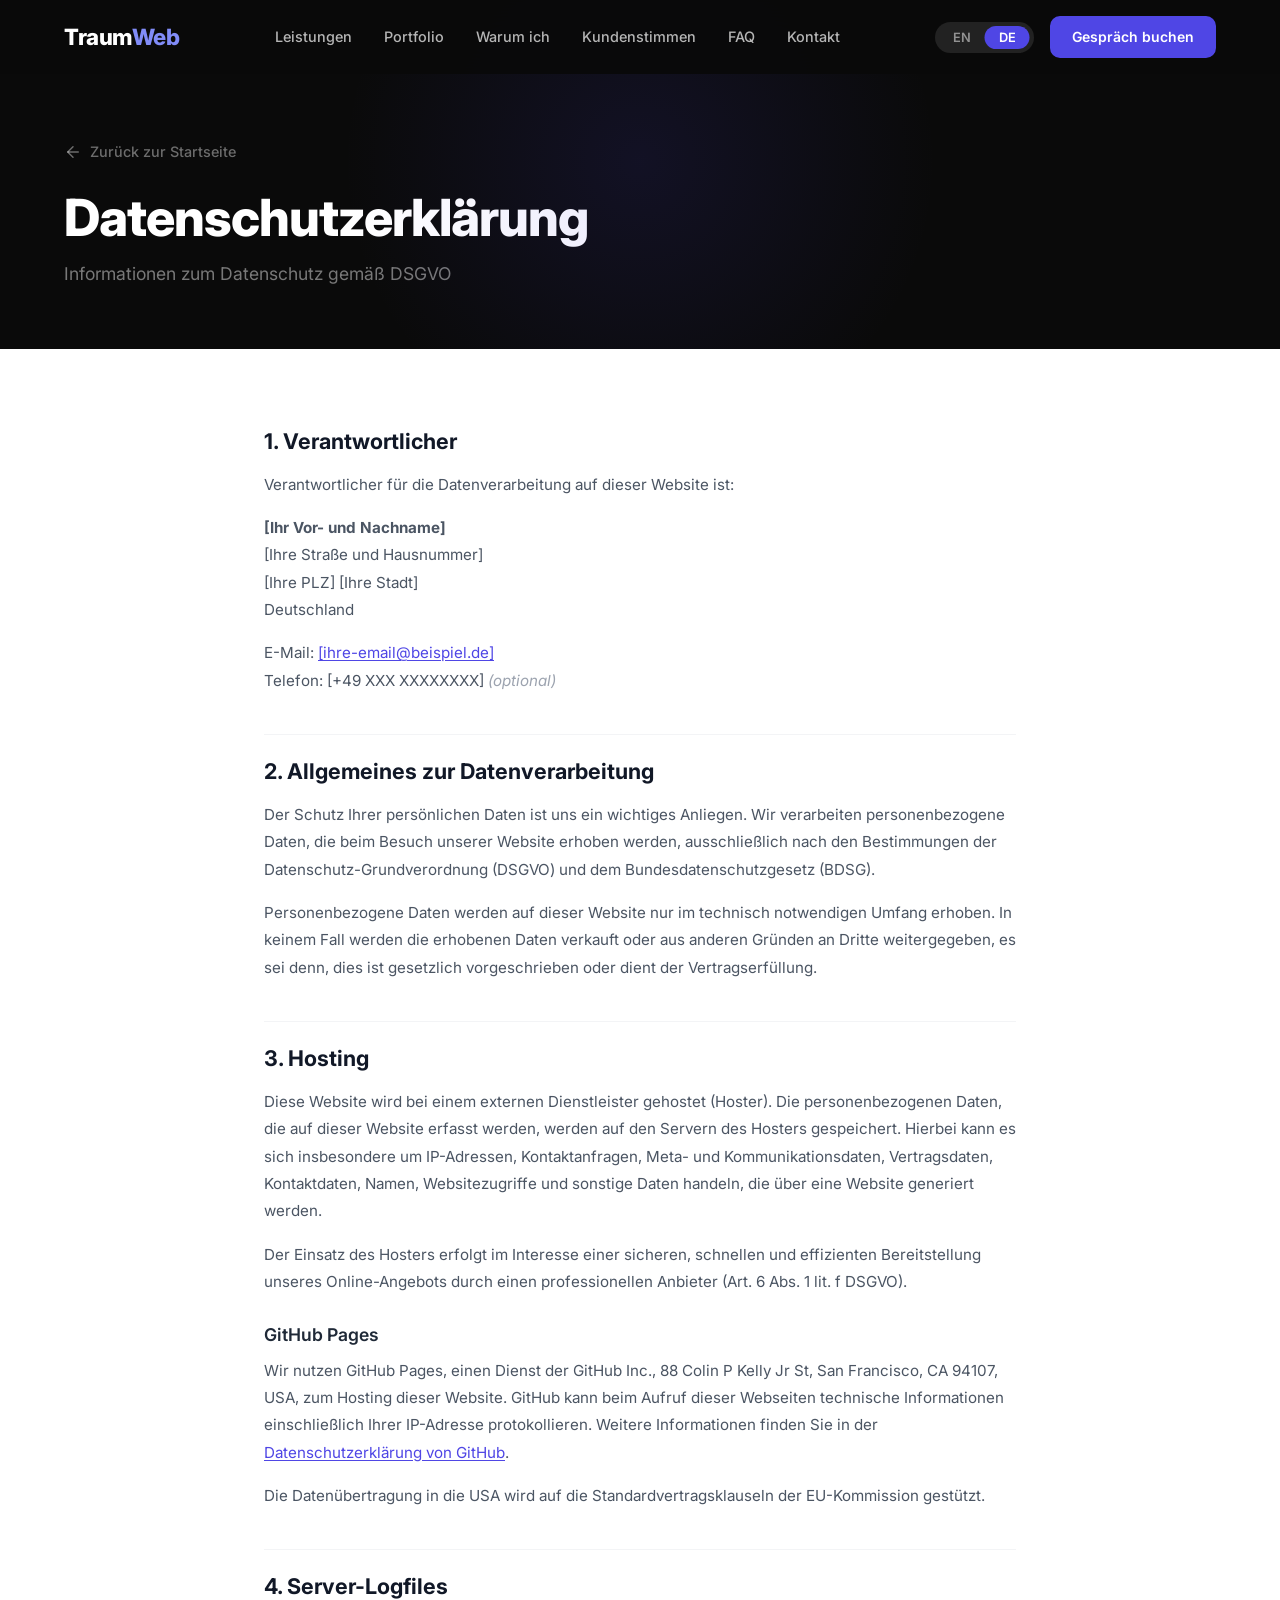
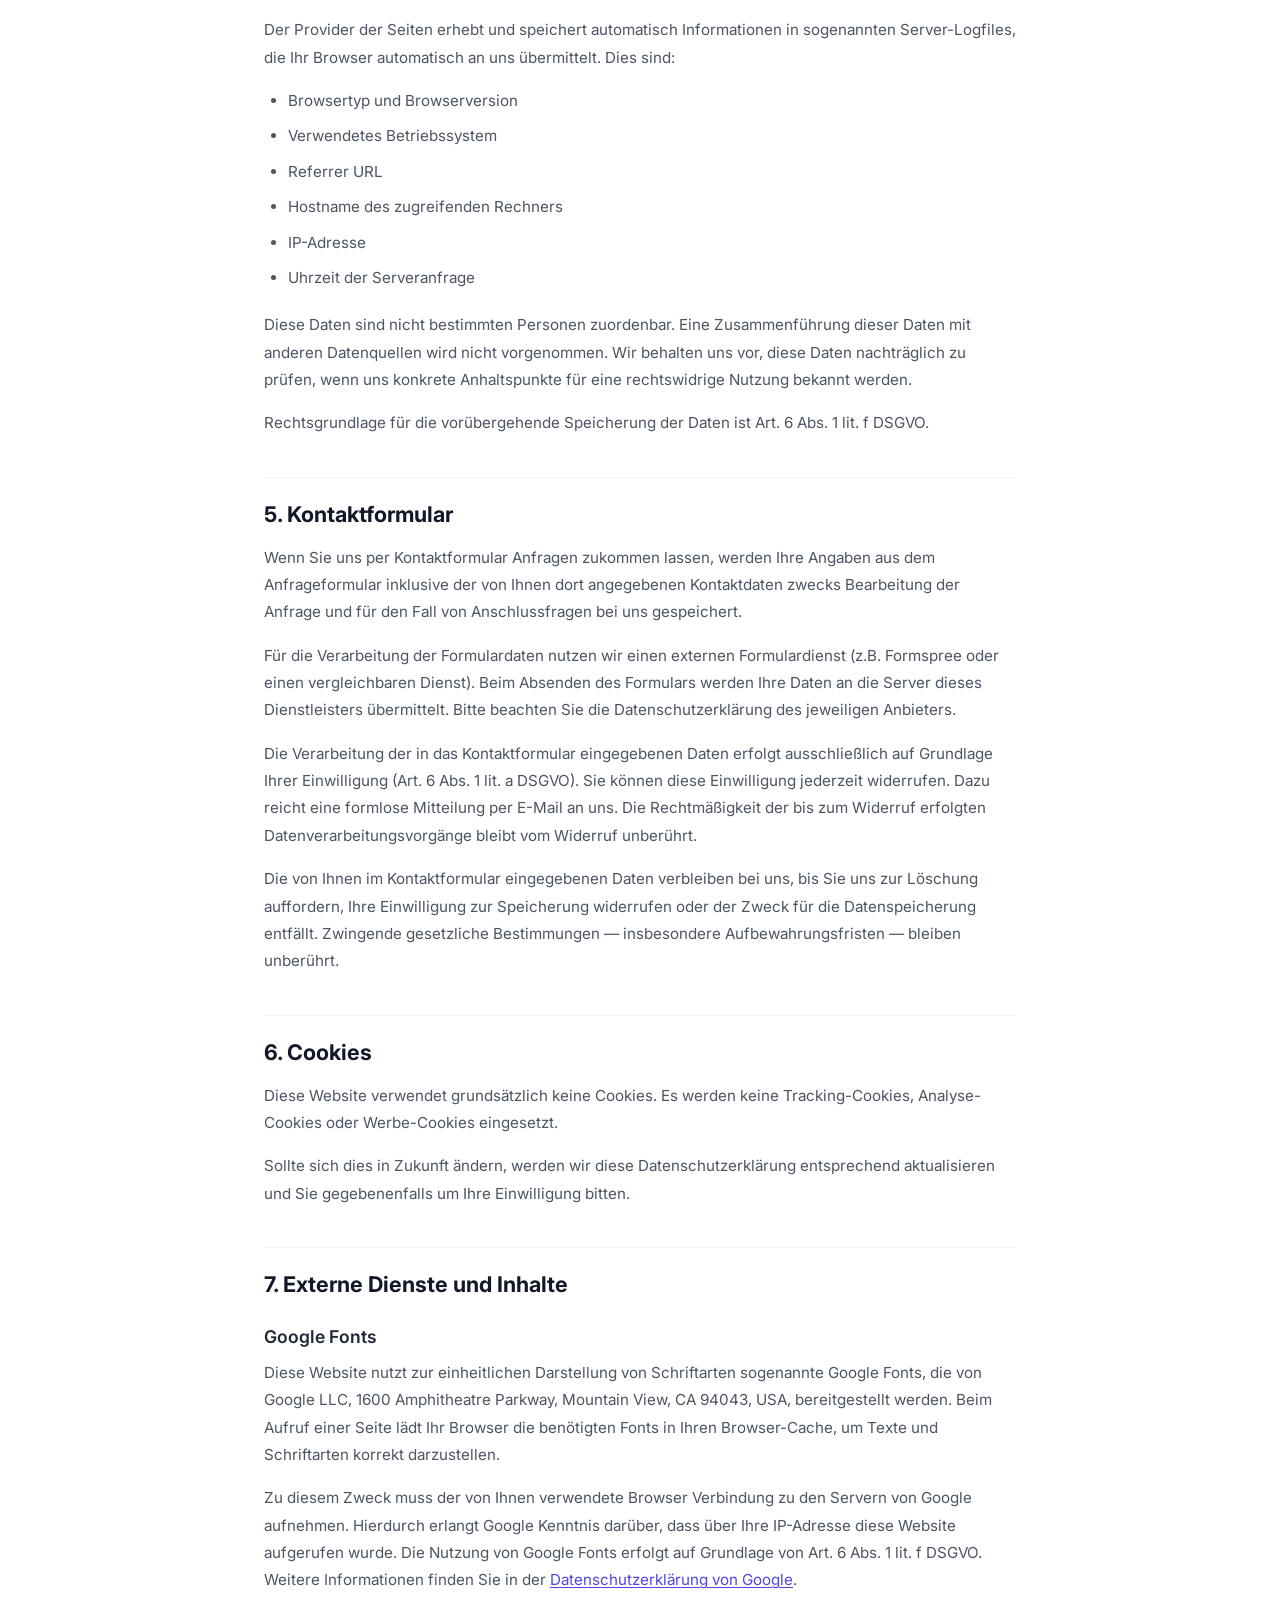
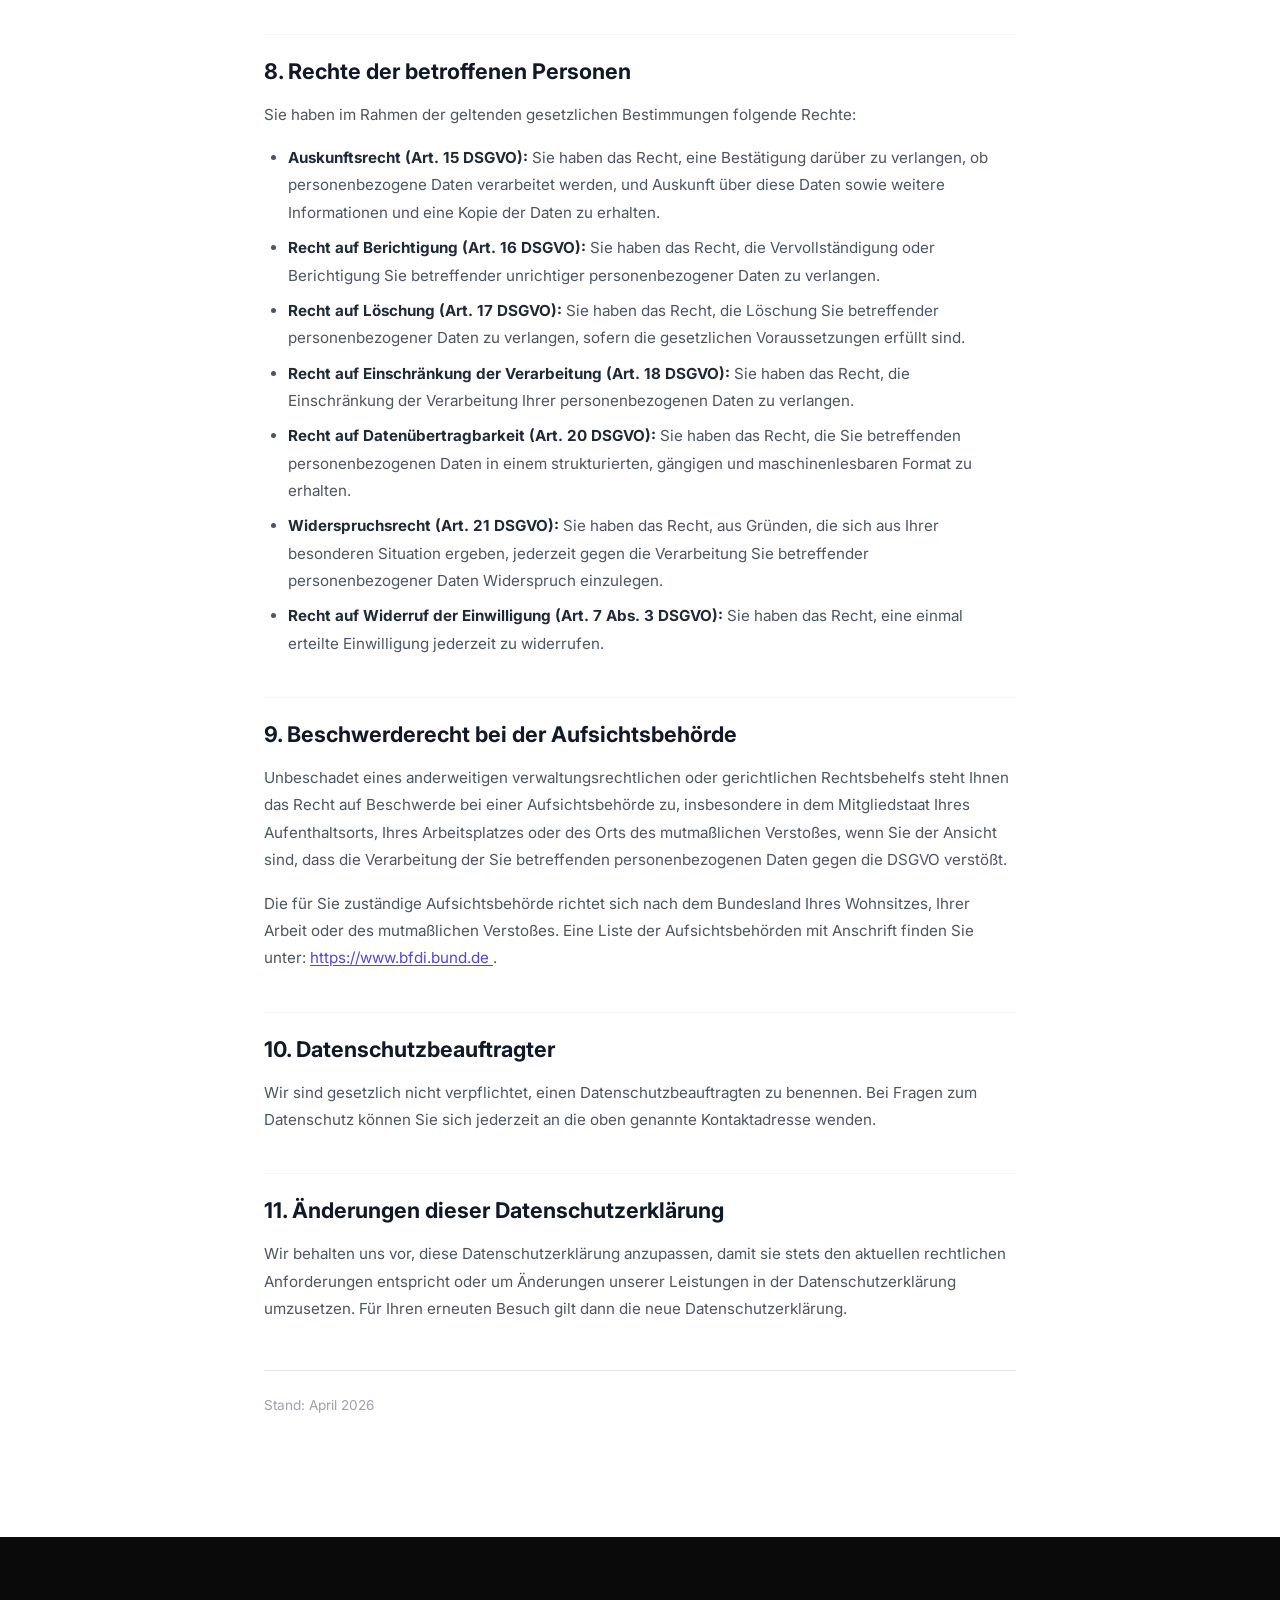
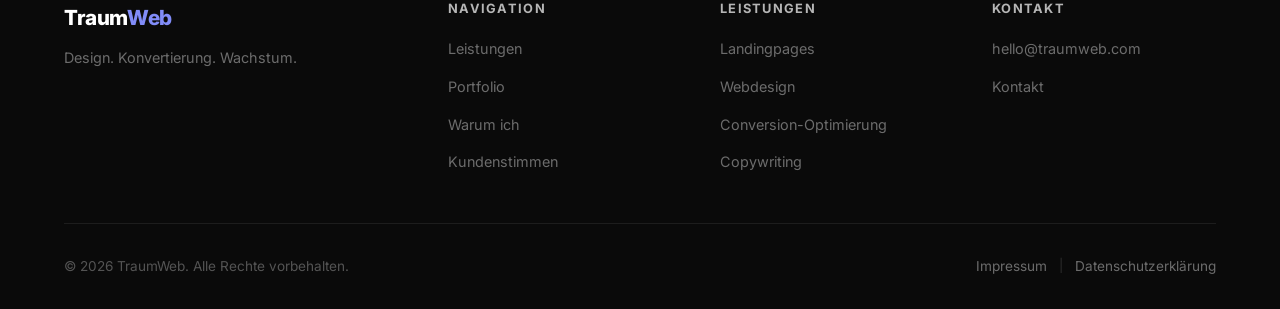
==== datenschutz.html @ 93bdd345 "Add files via upload" ====
<!DOCTYPE html>
<html lang="de">
<head>
  <meta charset="UTF-8">
  <meta name="viewport" content="width=device-width, initial-scale=1.0">
  <title>Datenschutzerklärung — TraumWeb</title>
  <meta name="description" content="Datenschutzerklärung von TraumWeb — Informationen zum Datenschutz gemäß DSGVO.">
  <meta name="robots" content="noindex, follow">
  <link rel="icon" href="data:image/svg+xml,<svg xmlns='http://www.w3.org/2000/svg' viewBox='0 0 100 100'><text y='.9em' font-size='90'>◆</text></svg>">
  <link rel="preconnect" href="https://fonts.googleapis.com">
  <link rel="preconnect" href="https://fonts.gstatic.com" crossorigin>
  <link href="https://fonts.googleapis.com/css2?family=Inter:wght@400;500;600;700;800&display=swap" rel="stylesheet">
  <link rel="stylesheet" href="style.css">
</head>
<body class="legal-page">

  <!-- Navigation -->
  <nav class="nav scrolled" id="nav">
    <div class="container nav__inner">
      <a href="index.html" class="nav__logo">Traum<span>Web</span></a>
      <ul class="nav__links" id="navLinks">
        <li><a href="index.html#services" data-i18n="nav.services">Leistungen</a></li>
        <li><a href="index.html#portfolio" data-i18n="nav.portfolio">Portfolio</a></li>
        <li><a href="index.html#why" data-i18n="nav.why">Warum ich</a></li>
        <li><a href="index.html#testimonials" data-i18n="nav.testimonials">Kundenstimmen</a></li>
        <li><a href="index.html#faq" data-i18n="nav.faq">FAQ</a></li>
        <li><a href="index.html#contact" data-i18n="nav.contact">Kontakt</a></li>
      </ul>
      <div class="nav__right">
        <button class="lang-toggle" id="langToggle" aria-label="Sprache wechseln">
          <span class="lang-toggle__option" data-lang="en">EN</span>
          <span class="lang-toggle__option active" data-lang="de">DE</span>
          <span class="lang-toggle__slider"></span>
        </button>
        <a href="index.html#contact" class="btn btn--small btn--primary nav__cta" data-i18n="nav.cta">Gespräch buchen</a>
        <button class="nav__hamburger" id="hamburger" aria-label="Menü öffnen">
          <span></span><span></span><span></span>
        </button>
      </div>
    </div>
  </nav>

  <main>

    <!-- Legal Header -->
    <section class="legal-header">
      <div class="container">
        <a href="index.html" class="legal-header__back" data-i18n="legal.back">
          <svg viewBox="0 0 24 24" fill="none" stroke="currentColor" stroke-width="2" stroke-linecap="round" stroke-linejoin="round"><line x1="19" y1="12" x2="5" y2="12"/><polyline points="12 19 5 12 12 5"/></svg>
          Zurück zur Startseite
        </a>
        <h1 class="legal-header__title" data-i18n="privacy.title">Datenschutzerklärung</h1>
        <p class="legal-header__sub" data-i18n="privacy.sub">Informationen zum Datenschutz gemäß DSGVO</p>
      </div>
    </section>

    <!-- Legal Content -->
    <section class="legal-body">
      <div class="container container--narrow">

        <!-- GERMAN VERSION -->
        <div class="legal-content" data-lang="de">

          <h2>1. Verantwortlicher</h2>
          <p>
            Verantwortlicher für die Datenverarbeitung auf dieser Website ist:
          </p>
          <p>
            <strong>[Ihr Vor- und Nachname]</strong><br>
            [Ihre Straße und Hausnummer]<br>
            [Ihre PLZ] [Ihre Stadt]<br>
            Deutschland
          </p>
          <p>
            E-Mail: <a href="mailto:[ihre-email@beispiel.de]">[ihre-email@beispiel.de]</a><br>
            Telefon: [+49 XXX XXXXXXXX] <em>(optional)</em>
          </p>

          <h2>2. Allgemeines zur Datenverarbeitung</h2>
          <p>
            Der Schutz Ihrer persönlichen Daten ist uns ein wichtiges Anliegen. Wir verarbeiten
            personenbezogene Daten, die beim Besuch unserer Website erhoben werden, ausschließlich
            nach den Bestimmungen der Datenschutz-Grundverordnung (DSGVO) und dem Bundesdatenschutzgesetz (BDSG).
          </p>
          <p>
            Personenbezogene Daten werden auf dieser Website nur im technisch notwendigen Umfang erhoben.
            In keinem Fall werden die erhobenen Daten verkauft oder aus anderen Gründen an Dritte weitergegeben,
            es sei denn, dies ist gesetzlich vorgeschrieben oder dient der Vertragserfüllung.
          </p>

          <h2>3. Hosting</h2>
          <p>
            Diese Website wird bei einem externen Dienstleister gehostet (Hoster). Die personenbezogenen Daten,
            die auf dieser Website erfasst werden, werden auf den Servern des Hosters gespeichert. Hierbei kann
            es sich insbesondere um IP-Adressen, Kontaktanfragen, Meta- und Kommunikationsdaten, Vertragsdaten,
            Kontaktdaten, Namen, Websitezugriffe und sonstige Daten handeln, die über eine Website generiert werden.
          </p>
          <p>
            Der Einsatz des Hosters erfolgt im Interesse einer sicheren, schnellen und effizienten Bereitstellung
            unseres Online-Angebots durch einen professionellen Anbieter (Art. 6 Abs. 1 lit. f DSGVO).
          </p>
          <h3>GitHub Pages</h3>
          <p>
            Wir nutzen GitHub Pages, einen Dienst der GitHub Inc., 88 Colin P Kelly Jr St, San Francisco, CA 94107,
            USA, zum Hosting dieser Website. GitHub kann beim Aufruf dieser Webseiten technische Informationen
            einschließlich Ihrer IP-Adresse protokollieren. Weitere Informationen finden Sie in der
            <a href="https://docs.github.com/en/site-policy/privacy-policies/github-general-privacy-statement" target="_blank" rel="noopener noreferrer">Datenschutzerklärung von GitHub</a>.
          </p>
          <p>
            Die Datenübertragung in die USA wird auf die Standardvertragsklauseln der EU-Kommission gestützt.
          </p>

          <h2>4. Server-Logfiles</h2>
          <p>
            Der Provider der Seiten erhebt und speichert automatisch Informationen in sogenannten
            Server-Logfiles, die Ihr Browser automatisch an uns übermittelt. Dies sind:
          </p>
          <ul>
            <li>Browsertyp und Browserversion</li>
            <li>Verwendetes Betriebssystem</li>
            <li>Referrer URL</li>
            <li>Hostname des zugreifenden Rechners</li>
            <li>IP-Adresse</li>
            <li>Uhrzeit der Serveranfrage</li>
          </ul>
          <p>
            Diese Daten sind nicht bestimmten Personen zuordenbar. Eine Zusammenführung dieser Daten
            mit anderen Datenquellen wird nicht vorgenommen. Wir behalten uns vor, diese Daten nachträglich
            zu prüfen, wenn uns konkrete Anhaltspunkte für eine rechtswidrige Nutzung bekannt werden.
          </p>
          <p>
            Rechtsgrundlage für die vorübergehende Speicherung der Daten ist Art. 6 Abs. 1 lit. f DSGVO.
          </p>

          <h2>5. Kontaktformular</h2>
          <p>
            Wenn Sie uns per Kontaktformular Anfragen zukommen lassen, werden Ihre Angaben aus dem
            Anfrageformular inklusive der von Ihnen dort angegebenen Kontaktdaten zwecks Bearbeitung
            der Anfrage und für den Fall von Anschlussfragen bei uns gespeichert.
          </p>
          <p>
            Für die Verarbeitung der Formulardaten nutzen wir einen externen Formulardienst (z.B. Formspree
            oder einen vergleichbaren Dienst). Beim Absenden des Formulars werden Ihre Daten an die Server
            dieses Dienstleisters übermittelt. Bitte beachten Sie die Datenschutzerklärung des jeweiligen
            Anbieters.
          </p>
          <p>
            Die Verarbeitung der in das Kontaktformular eingegebenen Daten erfolgt ausschließlich auf
            Grundlage Ihrer Einwilligung (Art. 6 Abs. 1 lit. a DSGVO). Sie können diese Einwilligung
            jederzeit widerrufen. Dazu reicht eine formlose Mitteilung per E-Mail an uns. Die Rechtmäßigkeit
            der bis zum Widerruf erfolgten Datenverarbeitungsvorgänge bleibt vom Widerruf unberührt.
          </p>
          <p>
            Die von Ihnen im Kontaktformular eingegebenen Daten verbleiben bei uns, bis Sie uns zur Löschung
            auffordern, Ihre Einwilligung zur Speicherung widerrufen oder der Zweck für die Datenspeicherung
            entfällt. Zwingende gesetzliche Bestimmungen — insbesondere Aufbewahrungsfristen — bleiben unberührt.
          </p>

          <h2>6. Cookies</h2>
          <p>
            Diese Website verwendet grundsätzlich keine Cookies. Es werden keine Tracking-Cookies, Analyse-Cookies
            oder Werbe-Cookies eingesetzt.
          </p>
          <p>
            Sollte sich dies in Zukunft ändern, werden wir diese Datenschutzerklärung entsprechend aktualisieren
            und Sie gegebenenfalls um Ihre Einwilligung bitten.
          </p>

          <h2>7. Externe Dienste und Inhalte</h2>
          <h3>Google Fonts</h3>
          <p>
            Diese Website nutzt zur einheitlichen Darstellung von Schriftarten sogenannte Google Fonts, die von
            Google LLC, 1600 Amphitheatre Parkway, Mountain View, CA 94043, USA, bereitgestellt werden. Beim Aufruf
            einer Seite lädt Ihr Browser die benötigten Fonts in Ihren Browser-Cache, um Texte und Schriftarten
            korrekt darzustellen.
          </p>
          <p>
            Zu diesem Zweck muss der von Ihnen verwendete Browser Verbindung zu den Servern von Google aufnehmen.
            Hierdurch erlangt Google Kenntnis darüber, dass über Ihre IP-Adresse diese Website aufgerufen wurde.
            Die Nutzung von Google Fonts erfolgt auf Grundlage von Art. 6 Abs. 1 lit. f DSGVO. Weitere
            Informationen finden Sie in der
            <a href="https://policies.google.com/privacy" target="_blank" rel="noopener noreferrer">Datenschutzerklärung von Google</a>.
          </p>

          <h2>8. Rechte der betroffenen Personen</h2>
          <p>Sie haben im Rahmen der geltenden gesetzlichen Bestimmungen folgende Rechte:</p>
          <ul>
            <li><strong>Auskunftsrecht (Art. 15 DSGVO):</strong> Sie haben das Recht, eine Bestätigung darüber zu
              verlangen, ob personenbezogene Daten verarbeitet werden, und Auskunft über diese Daten sowie weitere
              Informationen und eine Kopie der Daten zu erhalten.</li>
            <li><strong>Recht auf Berichtigung (Art. 16 DSGVO):</strong> Sie haben das Recht, die Vervollständigung
              oder Berichtigung Sie betreffender unrichtiger personenbezogener Daten zu verlangen.</li>
            <li><strong>Recht auf Löschung (Art. 17 DSGVO):</strong> Sie haben das Recht, die Löschung Sie
              betreffender personenbezogener Daten zu verlangen, sofern die gesetzlichen Voraussetzungen erfüllt sind.</li>
            <li><strong>Recht auf Einschränkung der Verarbeitung (Art. 18 DSGVO):</strong> Sie haben das Recht,
              die Einschränkung der Verarbeitung Ihrer personenbezogenen Daten zu verlangen.</li>
            <li><strong>Recht auf Datenübertragbarkeit (Art. 20 DSGVO):</strong> Sie haben das Recht, die Sie
              betreffenden personenbezogenen Daten in einem strukturierten, gängigen und maschinenlesbaren Format
              zu erhalten.</li>
            <li><strong>Widerspruchsrecht (Art. 21 DSGVO):</strong> Sie haben das Recht, aus Gründen, die sich aus
              Ihrer besonderen Situation ergeben, jederzeit gegen die Verarbeitung Sie betreffender personenbezogener
              Daten Widerspruch einzulegen.</li>
            <li><strong>Recht auf Widerruf der Einwilligung (Art. 7 Abs. 3 DSGVO):</strong> Sie haben das Recht,
              eine einmal erteilte Einwilligung jederzeit zu widerrufen.</li>
          </ul>

          <h2>9. Beschwerderecht bei der Aufsichtsbehörde</h2>
          <p>
            Unbeschadet eines anderweitigen verwaltungsrechtlichen oder gerichtlichen Rechtsbehelfs steht Ihnen
            das Recht auf Beschwerde bei einer Aufsichtsbehörde zu, insbesondere in dem Mitgliedstaat Ihres
            Aufenthaltsorts, Ihres Arbeitsplatzes oder des Orts des mutmaßlichen Verstoßes, wenn Sie der Ansicht
            sind, dass die Verarbeitung der Sie betreffenden personenbezogenen Daten gegen die DSGVO verstößt.
          </p>
          <p>
            Die für Sie zuständige Aufsichtsbehörde richtet sich nach dem Bundesland Ihres Wohnsitzes, Ihrer
            Arbeit oder des mutmaßlichen Verstoßes. Eine Liste der Aufsichtsbehörden mit Anschrift finden Sie
            unter:
            <a href="https://www.bfdi.bund.de/DE/Service/Anschriften/Laender/Laender-node.html" target="_blank" rel="noopener noreferrer">
              https://www.bfdi.bund.de
            </a>.
          </p>

          <h2>10. Datenschutzbeauftragter</h2>
          <p>
            Wir sind gesetzlich nicht verpflichtet, einen Datenschutzbeauftragten zu benennen. Bei Fragen zum
            Datenschutz können Sie sich jederzeit an die oben genannte Kontaktadresse wenden.
          </p>

          <h2>11. Änderungen dieser Datenschutzerklärung</h2>
          <p>
            Wir behalten uns vor, diese Datenschutzerklärung anzupassen, damit sie stets den aktuellen
            rechtlichen Anforderungen entspricht oder um Änderungen unserer Leistungen in der
            Datenschutzerklärung umzusetzen. Für Ihren erneuten Besuch gilt dann die neue Datenschutzerklärung.
          </p>

        </div>

        <!-- ENGLISH VERSION -->
        <div class="legal-content" data-lang="en" style="display: none;">

          <h2>1. Data Controller</h2>
          <p>
            The data controller responsible for data processing on this website is:
          </p>
          <p>
            <strong>[Your First and Last Name]</strong><br>
            [Your Street and House Number]<br>
            [Your Postal Code] [Your City]<br>
            Germany
          </p>
          <p>
            Email: <a href="mailto:[your-email@example.com]">[your-email@example.com]</a><br>
            Phone: [+49 XXX XXXXXXXX] <em>(optional)</em>
          </p>

          <h2>2. General Information on Data Processing</h2>
          <p>
            Protecting your personal data is important to us. We process personal data collected when you
            visit our website exclusively in accordance with the provisions of the General Data Protection
            Regulation (GDPR) and the German Federal Data Protection Act (BDSG).
          </p>
          <p>
            Personal data is only collected on this website to the extent technically necessary.
            Under no circumstances will the collected data be sold or shared with third parties for other reasons,
            unless this is required by law or serves the fulfillment of a contract.
          </p>

          <h2>3. Hosting</h2>
          <p>
            This website is hosted by an external service provider (host). Personal data collected on
            this website is stored on the host's servers. This may include, but is not limited to, IP addresses,
            contact requests, metadata, communication data, contract data, contact details, names, website
            access data, and other data generated through a website.
          </p>
          <p>
            The use of the host is for the purpose of fulfilling our contractual obligations to our potential
            and existing customers and in the interest of a secure, fast, and efficient provision of our online
            services by a professional provider (Art. 6(1)(f) GDPR).
          </p>
          <h3>GitHub Pages</h3>
          <p>
            We use GitHub Pages, a service provided by GitHub Inc., 88 Colin P Kelly Jr St, San Francisco,
            CA 94107, USA, to host this website. GitHub may log technical information including your IP address
            when you access these web pages. For more information, please see
            <a href="https://docs.github.com/en/site-policy/privacy-policies/github-general-privacy-statement" target="_blank" rel="noopener noreferrer">GitHub's Privacy Statement</a>.
          </p>
          <p>
            Data transfers to the USA are based on the EU Commission's Standard Contractual Clauses.
          </p>

          <h2>4. Server Log Files</h2>
          <p>
            The website provider automatically collects and stores information in so-called server log files,
            which your browser automatically transmits to us. These are:
          </p>
          <ul>
            <li>Browser type and version</li>
            <li>Operating system used</li>
            <li>Referrer URL</li>
            <li>Hostname of the accessing computer</li>
            <li>IP address</li>
            <li>Time of the server request</li>
          </ul>
          <p>
            This data cannot be attributed to specific individuals. This data is not merged with other data
            sources. We reserve the right to review this data retroactively if specific indications of
            illegal use become known.
          </p>
          <p>
            The legal basis for the temporary storage of data is Art. 6(1)(f) GDPR.
          </p>

          <h2>5. Contact Form</h2>
          <p>
            If you send us inquiries via the contact form, your information from the inquiry form, including
            the contact data you provide, will be stored by us for the purpose of processing the inquiry and
            in case of follow-up questions.
          </p>
          <p>
            For processing form data, we use an external form service (e.g., Formspree or a comparable service).
            When you submit the form, your data is transmitted to the servers of this service provider. Please
            refer to the privacy policy of the respective provider.
          </p>
          <p>
            The processing of data entered into the contact form is based exclusively on your consent
            (Art. 6(1)(a) GDPR). You can revoke this consent at any time. An informal email to us is
            sufficient. The legality of the data processing operations carried out before the revocation
            remains unaffected by the revocation.
          </p>
          <p>
            The data you enter in the contact form will remain with us until you request deletion, revoke
            your consent to storage, or the purpose for data storage no longer applies. Mandatory legal
            provisions — in particular retention periods — remain unaffected.
          </p>

          <h2>6. Cookies</h2>
          <p>
            This website does not use cookies by default. No tracking cookies, analytics cookies, or
            advertising cookies are employed.
          </p>
          <p>
            Should this change in the future, we will update this privacy policy accordingly and, if
            necessary, request your consent.
          </p>

          <h2>7. External Services and Content</h2>
          <h3>Google Fonts</h3>
          <p>
            This website uses Google Fonts for consistent font display, provided by Google LLC, 1600
            Amphitheatre Parkway, Mountain View, CA 94043, USA. When you access a page, your browser loads
            the necessary fonts into your browser cache to display text and fonts correctly.
          </p>
          <p>
            For this purpose, the browser you are using must connect to Google's servers. This gives Google
            knowledge that this website has been accessed via your IP address. The use of Google Fonts is
            based on Art. 6(1)(f) GDPR. For more information, please see
            <a href="https://policies.google.com/privacy" target="_blank" rel="noopener noreferrer">Google's Privacy Policy</a>.
          </p>

          <h2>8. Rights of Data Subjects</h2>
          <p>Under applicable law, you have the following rights:</p>
          <ul>
            <li><strong>Right of access (Art. 15 GDPR):</strong> You have the right to request confirmation
              as to whether personal data is being processed and to receive information about this data, as
              well as further information and a copy of the data.</li>
            <li><strong>Right to rectification (Art. 16 GDPR):</strong> You have the right to request the
              completion or correction of inaccurate personal data concerning you.</li>
            <li><strong>Right to erasure (Art. 17 GDPR):</strong> You have the right to request the deletion
              of personal data concerning you, provided the legal requirements are met.</li>
            <li><strong>Right to restriction of processing (Art. 18 GDPR):</strong> You have the right to
              request the restriction of the processing of your personal data.</li>
            <li><strong>Right to data portability (Art. 20 GDPR):</strong> You have the right to receive
              personal data concerning you in a structured, commonly used, and machine-readable format.</li>
            <li><strong>Right to object (Art. 21 GDPR):</strong> You have the right to object to the
              processing of personal data concerning you at any time for reasons arising from your particular
              situation.</li>
            <li><strong>Right to withdraw consent (Art. 7(3) GDPR):</strong> You have the right to withdraw
              any consent given at any time.</li>
          </ul>

          <h2>9. Right to Lodge a Complaint with a Supervisory Authority</h2>
          <p>
            Without prejudice to any other administrative or judicial remedy, you have the right to lodge a
            complaint with a supervisory authority, in particular in the EU member state of your habitual
            residence, place of work, or the place of the alleged infringement, if you believe that the
            processing of your personal data infringes the GDPR.
          </p>
          <p>
            The supervisory authority responsible for you depends on the German federal state of your
            residence, work, or the alleged infringement. A list of supervisory authorities with addresses
            can be found at:
            <a href="https://www.bfdi.bund.de/DE/Service/Anschriften/Laender/Laender-node.html" target="_blank" rel="noopener noreferrer">
              https://www.bfdi.bund.de
            </a>.
          </p>

          <h2>10. Data Protection Officer</h2>
          <p>
            We are not legally required to appoint a data protection officer. If you have any questions
            regarding data protection, you can contact us at any time using the contact details provided above.
          </p>

          <h2>11. Changes to This Privacy Policy</h2>
          <p>
            We reserve the right to amend this privacy policy to ensure it always complies with current legal
            requirements or to implement changes to our services in the privacy policy. The new privacy policy
            will then apply to your next visit.
          </p>

        </div>

        <div class="legal-last-updated">
          <p data-i18n="legal.updated">Stand: April 2026</p>
        </div>

      </div>
    </section>

  </main>

  <!-- Footer -->
  <footer class="footer">
    <div class="container">
      <div class="footer__grid">
        <div class="footer__brand">
          <a href="index.html" class="nav__logo">Traum<span>Web</span></a>
          <p class="footer__tagline" data-i18n="footer.tagline">Design. Konvertierung. Wachstum.</p>
        </div>
        <div class="footer__col">
          <h4 class="footer__heading" data-i18n="footer.nav">Navigation</h4>
          <ul class="footer__links">
            <li><a href="index.html#services" data-i18n="nav.services">Leistungen</a></li>
            <li><a href="index.html#portfolio" data-i18n="nav.portfolio">Portfolio</a></li>
            <li><a href="index.html#why" data-i18n="nav.why">Warum ich</a></li>
            <li><a href="index.html#testimonials" data-i18n="nav.testimonials">Kundenstimmen</a></li>
          </ul>
        </div>
        <div class="footer__col">
          <h4 class="footer__heading" data-i18n="footer.services">Leistungen</h4>
          <ul class="footer__links">
            <li><a href="index.html#services" data-i18n="services.s1.title">Landingpages</a></li>
            <li><a href="index.html#services" data-i18n="services.s2.title">Webdesign</a></li>
            <li><a href="index.html#services" data-i18n="services.s3.title">Conversion-Optimierung</a></li>
            <li><a href="index.html#services" data-i18n="services.s4.title">Copywriting</a></li>
          </ul>
        </div>
        <div class="footer__col">
          <h4 class="footer__heading" data-i18n="footer.connect">Kontakt</h4>
          <ul class="footer__links">
            <li><a href="mailto:hello@traumweb.com">hello@traumweb.com</a></li>
            <li><a href="index.html#contact" data-i18n="nav.contact">Kontakt</a></li>
          </ul>
        </div>
      </div>
      <div class="footer__bottom">
        <p data-i18n-html="footer.copy">&copy; 2026 TraumWeb. Alle Rechte vorbehalten.</p>
        <div class="footer__legal">
          <a href="impressum.html">Impressum</a>
          <span class="footer__legal-sep">|</span>
          <a href="datenschutz.html" data-i18n="footer.privacy">Datenschutzerklärung</a>
        </div>
      </div>
    </div>
  </footer>

  <script src="script.js"></script>
</body>
</html>
---- style.css ----
/* ========================================
   TraumWeb — Premium Portfolio Stylesheet
   ======================================== */

/* --- Reset & Variables --- */
*,
*::before,
*::after {
  margin: 0;
  padding: 0;
  box-sizing: border-box;
}

:root {
  --primary: #4f46e5;
  --primary-light: #818cf8;
  --primary-dark: #3730a3;
  --dark: #0a0a0a;
  --dark-2: #111111;
  --dark-3: #1a1a1a;
  --white: #ffffff;
  --gray-50: #f9fafb;
  --gray-100: #f3f4f6;
  --gray-200: #e5e7eb;
  --gray-300: #d1d5db;
  --gray-400: #9ca3af;
  --gray-500: #6b7280;
  --gray-600: #4b5563;
  --gray-700: #374151;
  --gray-800: #1f2937;
  --gray-900: #111827;
  --gold: #f59e0b;
  --radius: 12px;
  --radius-lg: 20px;
  --shadow: 0 1px 3px rgba(0,0,0,0.08), 0 1px 2px rgba(0,0,0,0.06);
  --shadow-md: 0 4px 6px rgba(0,0,0,0.07), 0 2px 4px rgba(0,0,0,0.06);
  --shadow-lg: 0 10px 25px rgba(0,0,0,0.1), 0 6px 10px rgba(0,0,0,0.08);
  --transition: 0.3s cubic-bezier(0.4, 0, 0.2, 1);
  --font: 'Inter', -apple-system, BlinkMacSystemFont, 'Segoe UI', sans-serif;
}

html {
  scroll-behavior: smooth;
  -webkit-text-size-adjust: 100%;
}

body {
  font-family: var(--font);
  font-size: 16px;
  line-height: 1.6;
  color: var(--gray-800);
  background: var(--white);
  overflow-x: hidden;
  -webkit-font-smoothing: antialiased;
  -moz-osx-font-smoothing: grayscale;
}

a {
  color: inherit;
  text-decoration: none;
  transition: color var(--transition);
}

img { max-width: 100%; display: block; }
button { cursor: pointer; border: none; background: none; font-family: inherit; }
input, select, textarea { font-family: inherit; font-size: inherit; }
ul { list-style: none; }

/* --- Container --- */
.container {
  width: 100%;
  max-width: 1200px;
  margin: 0 auto;
  padding: 0 24px;
}

.container--narrow {
  max-width: 800px;
}

/* --- Typography --- */
h1, h2, h3, h4 {
  line-height: 1.2;
  font-weight: 700;
  color: var(--gray-900);
}

.highlight {
  color: var(--primary);
}

/* --- Buttons --- */
.btn {
  display: inline-flex;
  align-items: center;
  justify-content: center;
  gap: 8px;
  font-weight: 600;
  border-radius: 10px;
  transition: all var(--transition);
  white-space: nowrap;
  border: 2px solid transparent;
}

.btn--primary {
  background: var(--primary);
  color: var(--white);
  border-color: var(--primary);
}
.btn--primary:hover {
  background: var(--primary-dark);
  border-color: var(--primary-dark);
  transform: translateY(-2px);
  box-shadow: 0 8px 25px rgba(79, 70, 229, 0.35);
}

.btn--outline {
  background: transparent;
  color: var(--white);
  border-color: rgba(255,255,255,0.3);
}
.btn--outline:hover {
  border-color: var(--white);
  background: rgba(255,255,255,0.08);
  transform: translateY(-2px);
}

.btn--small {
  padding: 8px 20px;
  font-size: 0.875rem;
}
.btn--large {
  padding: 16px 36px;
  font-size: 1.05rem;
}
.btn--full { width: 100%; }

/* --- Badge --- */
.badge {
  display: inline-block;
  padding: 8px 20px;
  background: rgba(79, 70, 229, 0.12);
  color: var(--primary-light);
  font-size: 0.85rem;
  font-weight: 600;
  border-radius: 50px;
  letter-spacing: 0.02em;
  border: 1px solid rgba(79, 70, 229, 0.2);
}

/* --- Section Base --- */
.section {
  padding: clamp(64px, 10vw, 120px) 0;
}
.section--alt {
  background: var(--gray-50);
}

.section__label {
  display: block;
  text-align: center;
  font-size: 0.8rem;
  font-weight: 700;
  letter-spacing: 0.15em;
  text-transform: uppercase;
  color: var(--primary);
  margin-bottom: 16px;
}

.section__title {
  text-align: center;
  font-size: clamp(2rem, 4vw, 3rem);
  margin-bottom: 16px;
}

.section__sub {
  text-align: center;
  max-width: 600px;
  margin: 0 auto 56px;
  color: var(--gray-500);
  font-size: 1.1rem;
  line-height: 1.7;
}

/* ========================================
   Navigation
   ======================================== */
.nav {
  position: fixed;
  top: 0;
  left: 0;
  right: 0;
  z-index: 1000;
  padding: 16px 0;
  transition: all var(--transition);
  background: transparent;
}
.nav.scrolled {
  background: rgba(10, 10, 10, 0.95);
  backdrop-filter: blur(20px);
  -webkit-backdrop-filter: blur(20px);
  padding: 10px 0;
  box-shadow: 0 1px 20px rgba(0,0,0,0.3);
}

.nav__inner {
  display: flex;
  align-items: center;
  justify-content: space-between;
  gap: 32px;
}

.nav__logo {
  font-size: 1.4rem;
  font-weight: 800;
  color: var(--white);
  letter-spacing: -0.02em;
}
.nav__logo span {
  color: var(--primary-light);
}

.nav__links {
  display: flex;
  gap: 32px;
}
.nav__links a {
  color: rgba(255,255,255,0.7);
  font-size: 0.9rem;
  font-weight: 500;
  transition: color var(--transition);
}
.nav__links a:hover {
  color: var(--white);
}

.nav__right {
  display: flex;
  align-items: center;
  gap: 16px;
}

/* Language Toggle */
.lang-toggle {
  position: relative;
  display: flex;
  align-items: center;
  background: rgba(255,255,255,0.1);
  border-radius: 50px;
  padding: 4px;
  gap: 0;
}
.lang-toggle__option {
  position: relative;
  z-index: 2;
  padding: 4px 14px;
  font-size: 0.8rem;
  font-weight: 600;
  color: rgba(255,255,255,0.5);
  transition: color var(--transition);
  cursor: pointer;
  border-radius: 50px;
}
.lang-toggle__option.active {
  color: var(--white);
}
.lang-toggle__slider {
  position: absolute;
  top: 4px;
  left: 4px;
  width: calc(50% - 4px);
  height: calc(100% - 8px);
  background: var(--primary);
  border-radius: 50px;
  transition: transform var(--transition);
}
.lang-toggle[data-active="de"] .lang-toggle__slider {
  transform: translateX(100%);
}

/* Nav CTA */
.nav__cta {
  color: var(--white) !important;
}

/* Hamburger */
.nav__hamburger {
  display: none;
  flex-direction: column;
  gap: 5px;
  padding: 4px;
}
.nav__hamburger span {
  display: block;
  width: 24px;
  height: 2px;
  background: var(--white);
  border-radius: 2px;
  transition: all var(--transition);
}
.nav__hamburger.active span:nth-child(1) {
  transform: rotate(45deg) translate(5px, 5px);
}
.nav__hamburger.active span:nth-child(2) {
  opacity: 0;
}
.nav__hamburger.active span:nth-child(3) {
  transform: rotate(-45deg) translate(5px, -5px);
}

/* ========================================
   Hero
   ======================================== */
.hero {
  position: relative;
  min-height: 100vh;
  display: flex;
  align-items: center;
  padding: 120px 0 80px;
  overflow: hidden;
}

.hero__bg {
  position: absolute;
  inset: 0;
  background: var(--dark);
  z-index: -2;
}
.hero__bg::before {
  content: '';
  position: absolute;
  top: -30%;
  left: 50%;
  transform: translateX(-50%);
  width: 800px;
  height: 800px;
  background: radial-gradient(circle, rgba(79, 70, 229, 0.18) 0%, transparent 70%);
  z-index: -1;
}
.hero__bg::after {
  content: '';
  position: absolute;
  bottom: 0;
  left: 0;
  right: 0;
  height: 1px;
  background: linear-gradient(90deg, transparent, rgba(79, 70, 229, 0.3), transparent);
}

.hero__inner {
  display: flex;
  flex-direction: column;
  align-items: center;
  text-align: center;
}

.hero__content {
  max-width: 820px;
}

.hero__title {
  font-size: clamp(2.5rem, 5.5vw, 4.2rem);
  font-weight: 800;
  color: var(--white);
  margin: 24px 0;
  letter-spacing: -0.03em;
  line-height: 1.1;
}

.hero__sub {
  font-size: clamp(1.05rem, 1.8vw, 1.2rem);
  color: rgba(255,255,255,0.6);
  max-width: 620px;
  margin: 0 auto 40px;
  line-height: 1.7;
}

.hero__buttons {
  display: flex;
  gap: 16px;
  justify-content: center;
  flex-wrap: wrap;
}

.hero__stats {
  display: grid;
  grid-template-columns: repeat(4, 1fr);
  gap: 40px;
  margin-top: 80px;
  padding-top: 48px;
  border-top: 1px solid rgba(255,255,255,0.08);
  width: 100%;
  max-width: 700px;
}

.stat {
  text-align: center;
}
.stat__number {
  display: block;
  font-size: 1.8rem;
  font-weight: 800;
  color: var(--white);
  letter-spacing: -0.02em;
}
.stat__label {
  display: block;
  font-size: 0.8rem;
  color: rgba(255,255,255,0.4);
  margin-top: 4px;
  font-weight: 500;
}

/* ========================================
   Services
   ======================================== */
.services__grid {
  display: grid;
  grid-template-columns: repeat(2, 1fr);
  gap: 24px;
}

.service-card {
  background: var(--white);
  border: 1px solid var(--gray-200);
  border-radius: var(--radius-lg);
  padding: 40px 32px;
  transition: all var(--transition);
}
.section--alt .service-card {
  background: var(--white);
}
.service-card:hover {
  transform: translateY(-4px);
  box-shadow: var(--shadow-lg);
  border-color: rgba(79, 70, 229, 0.2);
}

.service-card__icon {
  width: 52px;
  height: 52px;
  background: rgba(79, 70, 229, 0.08);
  border-radius: 14px;
  display: flex;
  align-items: center;
  justify-content: center;
  margin-bottom: 24px;
  color: var(--primary);
}
.service-card__icon svg {
  width: 26px;
  height: 26px;
}

.service-card__title {
  font-size: 1.2rem;
  font-weight: 700;
  margin-bottom: 12px;
}

.service-card__text {
  color: var(--gray-500);
  line-height: 1.7;
  font-size: 0.95rem;
}

/* ========================================
   Portfolio
   ======================================== */
.portfolio__grid {
  display: grid;
  grid-template-columns: repeat(3, 1fr);
  gap: 28px;
}

.portfolio-card {
  border-radius: var(--radius-lg);
  overflow: hidden;
  background: var(--white);
  border: 1px solid var(--gray-200);
  transition: all var(--transition);
}
.portfolio-card:hover {
  transform: translateY(-6px);
  box-shadow: var(--shadow-lg);
}

.portfolio-card__image {
  position: relative;
  height: 220px;
  display: flex;
  align-items: flex-start;
  padding: 20px;
}
.portfolio-card__badge {
  background: rgba(255,255,255,0.2);
  backdrop-filter: blur(10px);
  -webkit-backdrop-filter: blur(10px);
  color: var(--white);
  padding: 6px 16px;
  border-radius: 50px;
  font-size: 0.78rem;
  font-weight: 600;
}

.portfolio-card__body {
  padding: 28px;
}
.portfolio-card__title {
  font-size: 1.2rem;
  font-weight: 700;
  margin-bottom: 10px;
}
.portfolio-card__text {
  color: var(--gray-500);
  font-size: 0.92rem;
  line-height: 1.7;
  margin-bottom: 20px;
}

.portfolio-card__metric {
  display: flex;
  align-items: center;
  gap: 10px;
  padding-top: 16px;
  border-top: 1px solid var(--gray-100);
}
.portfolio-card__metric-number {
  font-size: 1.5rem;
  font-weight: 800;
  color: var(--primary);
}
.portfolio-card__metric-label {
  font-size: 0.85rem;
  color: var(--gray-400);
  font-weight: 500;
}

/* ========================================
   Why Choose Me
   ======================================== */
.why__grid {
  display: grid;
  grid-template-columns: repeat(2, 1fr);
  gap: 24px;
}

.why-card {
  background: var(--gray-50);
  border-radius: var(--radius-lg);
  padding: 36px 32px;
  border: 1px solid transparent;
  transition: all var(--transition);
}
.why-card:hover {
  border-color: var(--gray-200);
  background: var(--white);
  box-shadow: var(--shadow-md);
}

.why-card__icon {
  width: 48px;
  height: 48px;
  display: flex;
  align-items: center;
  justify-content: center;
  color: var(--primary);
  margin-bottom: 20px;
}
.why-card__icon svg {
  width: 28px;
  height: 28px;
}

.why-card__title {
  font-size: 1.1rem;
  font-weight: 700;
  margin-bottom: 10px;
}
.why-card__text {
  color: var(--gray-500);
  font-size: 0.95rem;
  line-height: 1.7;
}

/* ========================================
   Testimonials
   ======================================== */
.testimonials__grid {
  display: grid;
  grid-template-columns: repeat(3, 1fr);
  gap: 28px;
}

.testimonial-card {
  background: var(--white);
  border: 1px solid var(--gray-200);
  border-radius: var(--radius-lg);
  padding: 36px 32px;
  transition: all var(--transition);
}
.testimonial-card:hover {
  box-shadow: var(--shadow-md);
  transform: translateY(-2px);
}

.testimonial-card__stars {
  color: var(--gold);
  font-size: 1rem;
  margin-bottom: 20px;
  letter-spacing: 2px;
}

.testimonial-card__text {
  color: var(--gray-600);
  font-size: 0.95rem;
  line-height: 1.7;
  margin-bottom: 24px;
  font-style: italic;
}

.testimonial-card__author {
  display: flex;
  align-items: center;
  gap: 14px;
}
.testimonial-card__avatar {
  width: 44px;
  height: 44px;
  background: var(--primary);
  color: var(--white);
  border-radius: 50%;
  display: flex;
  align-items: center;
  justify-content: center;
  font-size: 0.8rem;
  font-weight: 700;
  flex-shrink: 0;
}
.testimonial-card__name {
  display: block;
  font-weight: 700;
  font-size: 0.95rem;
  color: var(--gray-900);
}
.testimonial-card__role {
  display: block;
  font-size: 0.82rem;
  color: var(--gray-400);
  margin-top: 2px;
}

/* ========================================
   FAQ
   ======================================== */
.faq__list {
  display: flex;
  flex-direction: column;
  gap: 12px;
}

.faq-item {
  border: 1px solid var(--gray-200);
  border-radius: var(--radius);
  overflow: hidden;
  transition: border-color var(--transition);
}
.faq-item.active {
  border-color: rgba(79, 70, 229, 0.3);
}

.faq-item__question {
  width: 100%;
  display: flex;
  align-items: center;
  justify-content: space-between;
  padding: 22px 28px;
  font-size: 1rem;
  font-weight: 600;
  color: var(--gray-800);
  text-align: left;
  transition: all var(--transition);
  background: var(--white);
}
.faq-item__question:hover {
  color: var(--primary);
}
.faq-item__question::after {
  content: '+';
  font-size: 1.5rem;
  font-weight: 300;
  color: var(--gray-400);
  transition: transform var(--transition);
  flex-shrink: 0;
  margin-left: 16px;
}
.faq-item.active .faq-item__question::after {
  transform: rotate(45deg);
  color: var(--primary);
}

.faq-item__answer {
  max-height: 0;
  overflow: hidden;
  transition: max-height 0.4s cubic-bezier(0.4, 0, 0.2, 1);
}
.faq-item__answer p {
  padding: 0 28px 24px;
  color: var(--gray-500);
  line-height: 1.7;
  font-size: 0.95rem;
}

/* ========================================
   Final CTA
   ======================================== */
.cta-section {
  position: relative;
  padding: clamp(80px, 12vw, 140px) 0;
  background: var(--dark);
  overflow: hidden;
}
.cta-section::before {
  content: '';
  position: absolute;
  top: 50%;
  left: 50%;
  transform: translate(-50%, -50%);
  width: 600px;
  height: 600px;
  background: radial-gradient(circle, rgba(79, 70, 229, 0.2) 0%, transparent 70%);
}

.cta-section__inner {
  text-align: center;
  position: relative;
}

.cta-section__title {
  font-size: clamp(2rem, 4vw, 3.2rem);
  color: var(--white);
  margin-bottom: 20px;
  letter-spacing: -0.02em;
}

.cta-section__text {
  color: rgba(255,255,255,0.5);
  font-size: 1.1rem;
  max-width: 560px;
  margin: 0 auto 40px;
  line-height: 1.7;
}

/* ========================================
   Contact
   ======================================== */
.contact__grid {
  display: grid;
  grid-template-columns: 1fr 1.4fr;
  gap: 48px;
  align-items: start;
}

.contact__info {
  display: flex;
  flex-direction: column;
  gap: 28px;
}

.contact__info-item {
  display: flex;
  align-items: flex-start;
  gap: 16px;
}
.contact__info-item svg {
  width: 22px;
  height: 22px;
  color: var(--primary);
  flex-shrink: 0;
  margin-top: 2px;
}
.contact__info-label {
  display: block;
  font-size: 0.8rem;
  font-weight: 600;
  color: var(--gray-400);
  text-transform: uppercase;
  letter-spacing: 0.08em;
  margin-bottom: 4px;
}
.contact__info-value {
  font-weight: 600;
  color: var(--gray-800);
  font-size: 0.95rem;
}
a.contact__info-value:hover {
  color: var(--primary);
}

.contact__availability {
  display: flex;
  align-items: center;
  gap: 10px;
  padding: 16px 20px;
  background: rgba(79, 70, 229, 0.06);
  border-radius: var(--radius);
  font-size: 0.9rem;
  font-weight: 600;
  color: var(--primary);
  border: 1px solid rgba(79, 70, 229, 0.12);
}
.contact__availability-dot {
  width: 10px;
  height: 10px;
  background: #22c55e;
  border-radius: 50%;
  flex-shrink: 0;
  animation: pulse 2s ease-in-out infinite;
}

@keyframes pulse {
  0%, 100% { opacity: 1; }
  50% { opacity: 0.4; }
}

/* Form */
.contact__form {
  display: flex;
  flex-direction: column;
  gap: 16px;
}

.form-row {
  display: grid;
  grid-template-columns: 1fr 1fr;
  gap: 16px;
}

.form-group input,
.form-group select,
.form-group textarea {
  width: 100%;
  padding: 16px 20px;
  background: var(--white);
  border: 1px solid var(--gray-200);
  border-radius: var(--radius);
  color: var(--gray-800);
  font-size: 0.95rem;
  transition: all var(--transition);
  outline: none;
}
.form-group input:focus,
.form-group select:focus,
.form-group textarea:focus {
  border-color: var(--primary);
  box-shadow: 0 0 0 3px rgba(79, 70, 229, 0.1);
}
.form-group input::placeholder,
.form-group textarea::placeholder {
  color: var(--gray-400);
}
.form-group select {
  appearance: none;
  background-image: url("data:image/svg+xml,%3Csvg width='12' height='8' viewBox='0 0 12 8' fill='none' xmlns='http://www.w3.org/2000/svg'%3E%3Cpath d='M1 1.5L6 6.5L11 1.5' stroke='%239ca3af' stroke-width='1.5' stroke-linecap='round' stroke-linejoin='round'/%3E%3C/svg%3E");
  background-repeat: no-repeat;
  background-position: right 16px center;
  padding-right: 40px;
}
.form-group select option {
  color: var(--gray-800);
}

.form-group textarea {
  resize: vertical;
  min-height: 120px;
}

/* ========================================
   Footer
   ======================================== */
.footer {
  background: var(--dark);
  padding: 64px 0 32px;
  color: rgba(255,255,255,0.5);
}

.footer__grid {
  display: grid;
  grid-template-columns: 1.5fr 1fr 1fr 1fr;
  gap: 48px;
  padding-bottom: 48px;
  border-bottom: 1px solid rgba(255,255,255,0.08);
}

.footer .nav__logo {
  font-size: 1.3rem;
  display: inline-block;
  margin-bottom: 12px;
}

.footer__tagline {
  font-size: 0.9rem;
  color: rgba(255,255,255,0.4);
}

.footer__heading {
  font-size: 0.8rem;
  font-weight: 700;
  text-transform: uppercase;
  letter-spacing: 0.1em;
  color: rgba(255,255,255,0.7);
  margin-bottom: 20px;
}

.footer__links {
  display: flex;
  flex-direction: column;
  gap: 12px;
}
.footer__links a {
  font-size: 0.9rem;
  color: rgba(255,255,255,0.4);
  transition: color var(--transition);
}
.footer__links a:hover {
  color: var(--white);
}

.footer__bottom {
  padding-top: 32px;
  display: flex;
  align-items: center;
  justify-content: space-between;
  flex-wrap: wrap;
  gap: 16px;
  font-size: 0.85rem;
  color: rgba(255,255,255,0.3);
}

.footer__legal {
  display: flex;
  align-items: center;
  gap: 12px;
}
.footer__legal a {
  color: rgba(255,255,255,0.4);
  font-size: 0.85rem;
  transition: color var(--transition);
}
.footer__legal a:hover {
  color: var(--white);
}
.footer__legal-sep {
  color: rgba(255,255,255,0.15);
  font-size: 0.8rem;
}

/* ========================================
   Legal Pages
   ======================================== */
.legal-page .nav {
  background: rgba(10, 10, 10, 0.95);
  backdrop-filter: blur(20px);
  -webkit-backdrop-filter: blur(20px);
}

.legal-header {
  background: var(--dark);
  padding: 140px 0 60px;
  position: relative;
  overflow: hidden;
}
.legal-header::before {
  content: '';
  position: absolute;
  top: -40%;
  left: 50%;
  transform: translateX(-50%);
  width: 600px;
  height: 600px;
  background: radial-gradient(circle, rgba(79, 70, 229, 0.12) 0%, transparent 70%);
}

.legal-header__back {
  display: inline-flex;
  align-items: center;
  gap: 8px;
  color: rgba(255,255,255,0.4);
  font-size: 0.9rem;
  font-weight: 500;
  margin-bottom: 24px;
  transition: color var(--transition);
}
.legal-header__back:hover {
  color: var(--white);
}
.legal-header__back svg {
  width: 18px;
  height: 18px;
}

.legal-header__title {
  font-size: clamp(2.2rem, 4vw, 3.2rem);
  font-weight: 800;
  color: var(--white);
  letter-spacing: -0.02em;
  margin-bottom: 12px;
}

.legal-header__sub {
  color: rgba(255,255,255,0.45);
  font-size: 1.1rem;
}

.legal-body {
  padding: clamp(48px, 8vw, 80px) 0 clamp(64px, 10vw, 120px);
}

.legal-content h2 {
  font-size: 1.35rem;
  font-weight: 700;
  color: var(--gray-900);
  margin: 40px 0 16px;
  padding-top: 24px;
  border-top: 1px solid var(--gray-100);
}
.legal-content h2:first-child {
  margin-top: 0;
  padding-top: 0;
  border-top: none;
}

.legal-content h3 {
  font-size: 1.1rem;
  font-weight: 600;
  color: var(--gray-800);
  margin: 28px 0 12px;
}

.legal-content p {
  color: var(--gray-600);
  line-height: 1.8;
  margin-bottom: 16px;
  font-size: 0.95rem;
}

.legal-content a {
  color: var(--primary);
  text-decoration: underline;
  text-underline-offset: 2px;
}
.legal-content a:hover {
  color: var(--primary-dark);
}

.legal-content ul {
  margin: 12px 0 20px;
  padding-left: 24px;
  list-style: disc;
}
.legal-content ul li {
  color: var(--gray-600);
  line-height: 1.8;
  margin-bottom: 8px;
  font-size: 0.95rem;
}
.legal-content ul li strong {
  color: var(--gray-800);
}

.legal-content em {
  color: var(--gray-400);
  font-style: italic;
}

.legal-last-updated {
  margin-top: 48px;
  padding-top: 24px;
  border-top: 1px solid var(--gray-200);
}
.legal-last-updated p {
  color: var(--gray-400);
  font-size: 0.85rem;
}

/* ========================================
   Scroll Reveal Animation
   ======================================== */
.reveal {
  opacity: 0;
  transform: translateY(30px);
  transition: opacity 0.7s cubic-bezier(0.16, 1, 0.3, 1),
              transform 0.7s cubic-bezier(0.16, 1, 0.3, 1);
}
.reveal.visible {
  opacity: 1;
  transform: translateY(0);
}

/* Stagger children */
.services__grid .reveal:nth-child(2),
.portfolio__grid .reveal:nth-child(2),
.why__grid .reveal:nth-child(2),
.testimonials__grid .reveal:nth-child(2) {
  transition-delay: 0.1s;
}
.services__grid .reveal:nth-child(3),
.portfolio__grid .reveal:nth-child(3),
.why__grid .reveal:nth-child(3),
.testimonials__grid .reveal:nth-child(3) {
  transition-delay: 0.2s;
}
.services__grid .reveal:nth-child(4),
.why__grid .reveal:nth-child(4) {
  transition-delay: 0.3s;
}

/* ========================================
   Responsive
   ======================================== */
@media (max-width: 1024px) {
  .portfolio__grid {
    grid-template-columns: 1fr 1fr;
  }
  .portfolio__grid .portfolio-card:last-child {
    grid-column: 1 / -1;
    max-width: 500px;
    justify-self: center;
  }
  .footer__grid {
    grid-template-columns: 1fr 1fr;
    gap: 40px;
  }
}

@media (max-width: 768px) {
  .nav__links {
    position: fixed;
    top: 0;
    right: -100%;
    width: 280px;
    height: 100vh;
    background: var(--dark-2);
    flex-direction: column;
    padding: 100px 32px 32px;
    gap: 24px;
    transition: right var(--transition);
    box-shadow: -10px 0 40px rgba(0,0,0,0.3);
  }
  .nav__links.open {
    right: 0;
  }
  .nav__links a {
    font-size: 1.1rem;
  }
  .nav__hamburger {
    display: flex;
  }
  .nav__cta {
    display: none;
  }

  .hero {
    padding: 100px 0 60px;
    min-height: auto;
  }
  .hero__stats {
    grid-template-columns: repeat(2, 1fr);
    gap: 24px;
    margin-top: 48px;
    padding-top: 32px;
  }

  .services__grid,
  .why__grid {
    grid-template-columns: 1fr;
  }

  .portfolio__grid {
    grid-template-columns: 1fr;
  }
  .portfolio__grid .portfolio-card:last-child {
    max-width: none;
  }

  .testimonials__grid {
    grid-template-columns: 1fr;
  }

  .contact__grid {
    grid-template-columns: 1fr;
    gap: 40px;
  }

  .form-row {
    grid-template-columns: 1fr;
  }

  .footer__grid {
    grid-template-columns: 1fr;
    gap: 32px;
  }

  .section__sub {
    margin-bottom: 40px;
  }

  .footer__bottom {
    flex-direction: column;
    text-align: center;
  }

  .legal-header {
    padding: 120px 0 40px;
  }
}

@media (max-width: 480px) {
  .container {
    padding: 0 16px;
  }
  .hero__buttons {
    flex-direction: column;
    width: 100%;
  }
  .hero__buttons .btn {
    width: 100%;
  }
  .btn--outline {
    border-color: rgba(255,255,255,0.2);
  }
  .hero__stats {
    max-width: 100%;
  }
  .stat__number {
    font-size: 1.4rem;
  }
  .service-card,
  .testimonial-card {
    padding: 28px 24px;
  }
  .faq-item__question {
    padding: 18px 20px;
    font-size: 0.95rem;
  }
  .faq-item__answer p {
    padding: 0 20px 20px;
    font-size: 0.9rem;
  }
  .portfolio-card__image {
    height: 180px;
  }
}
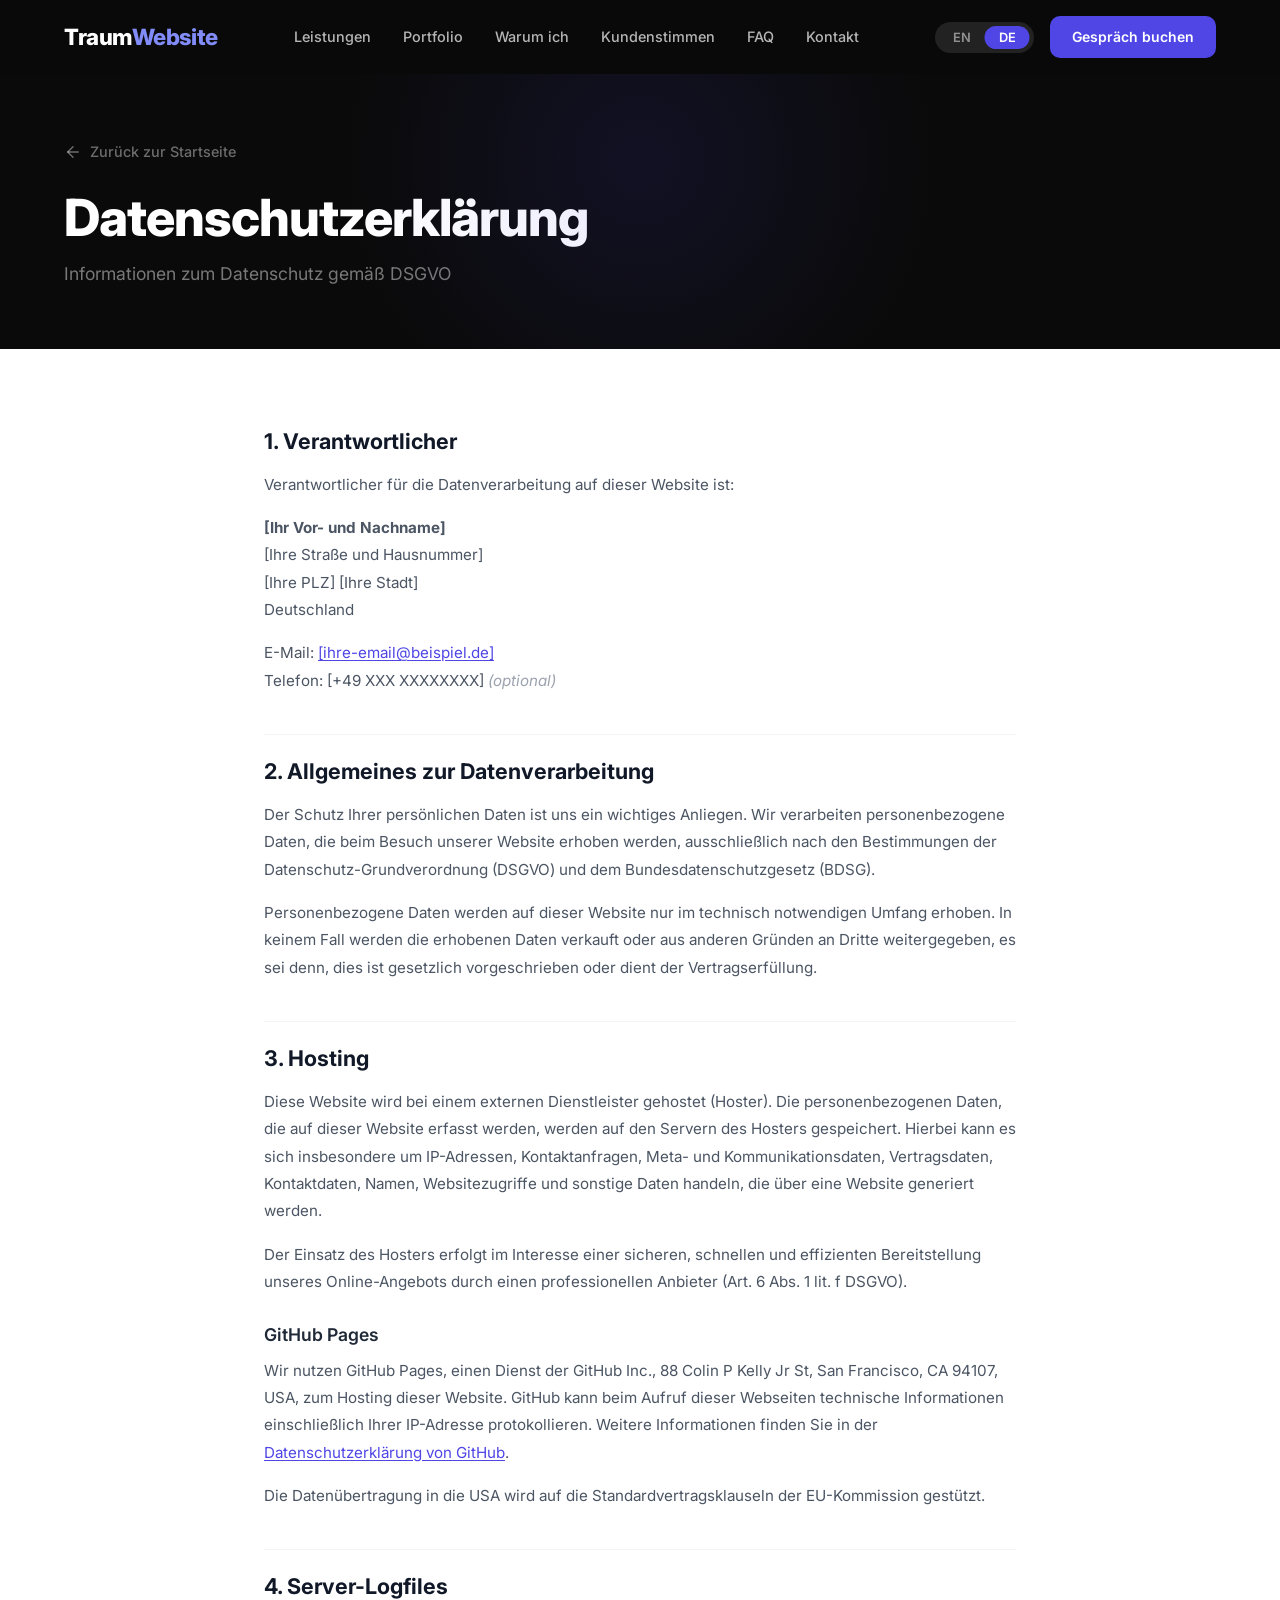
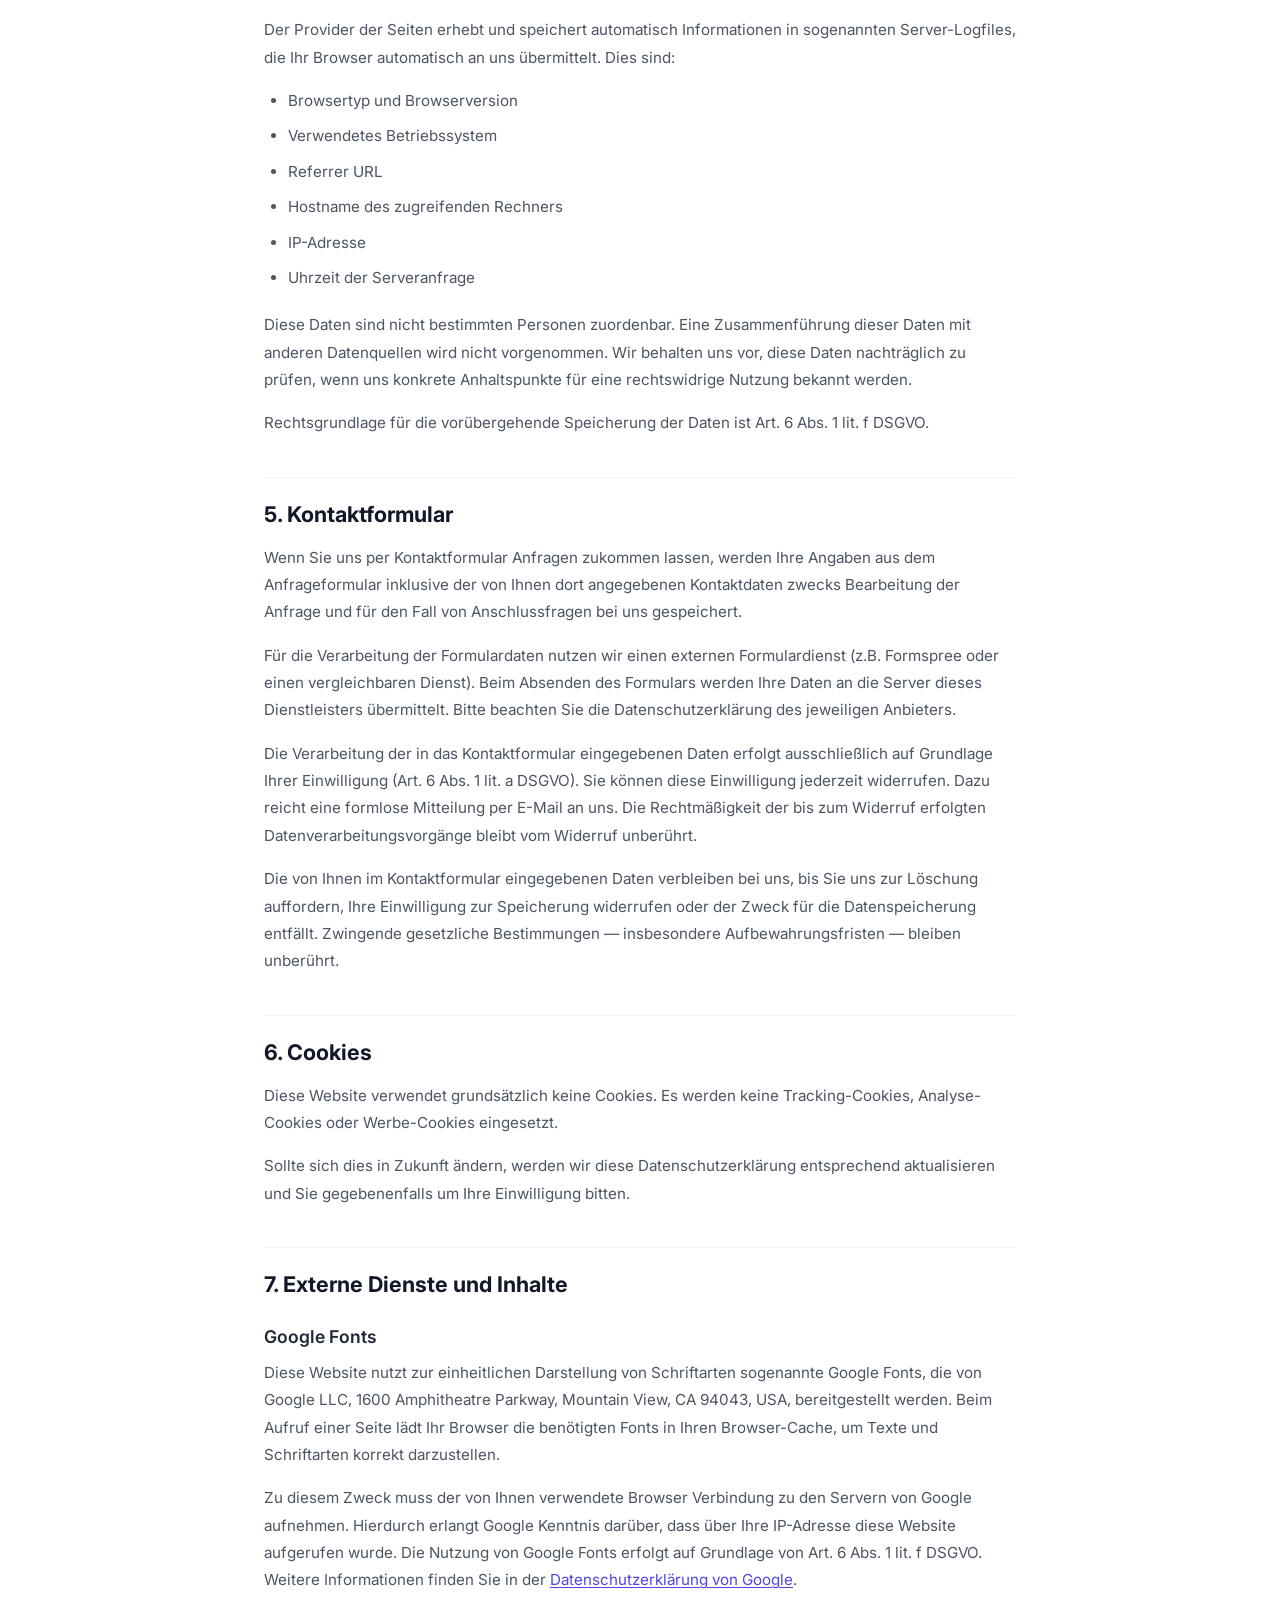
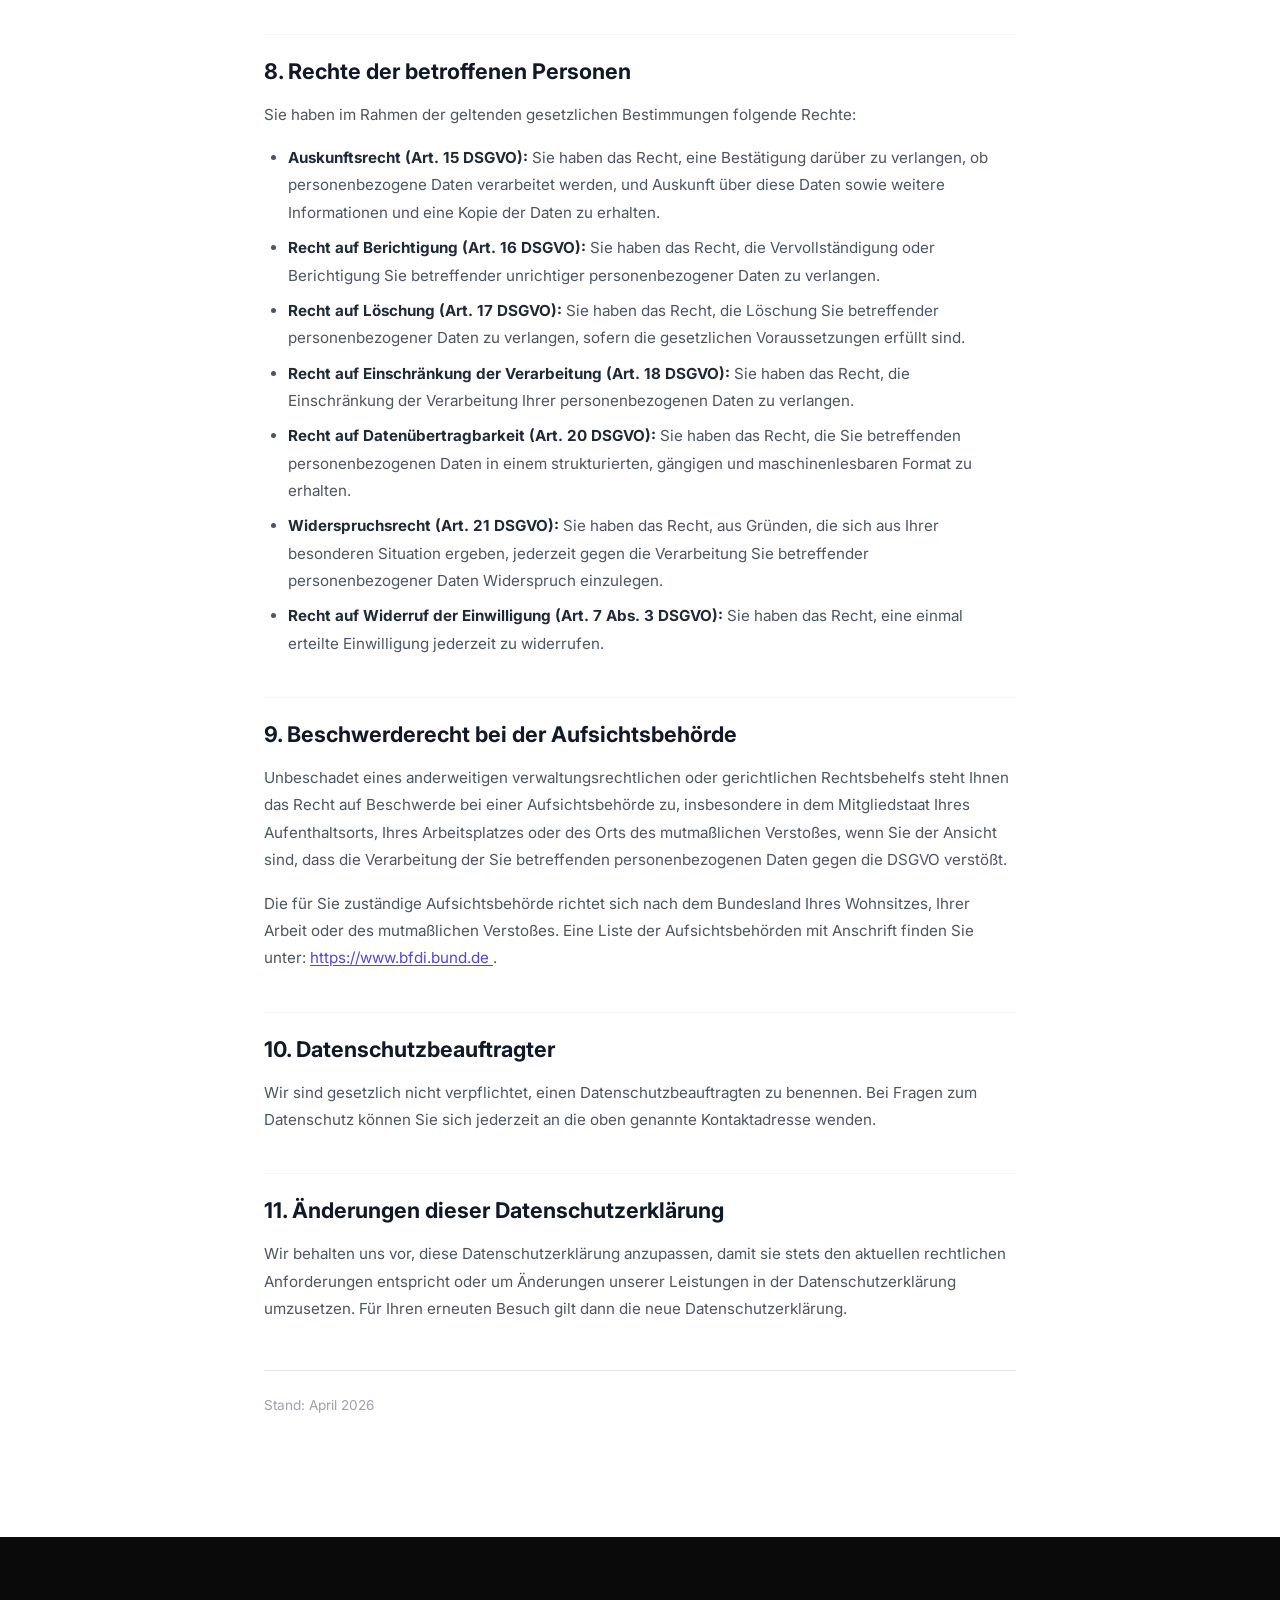
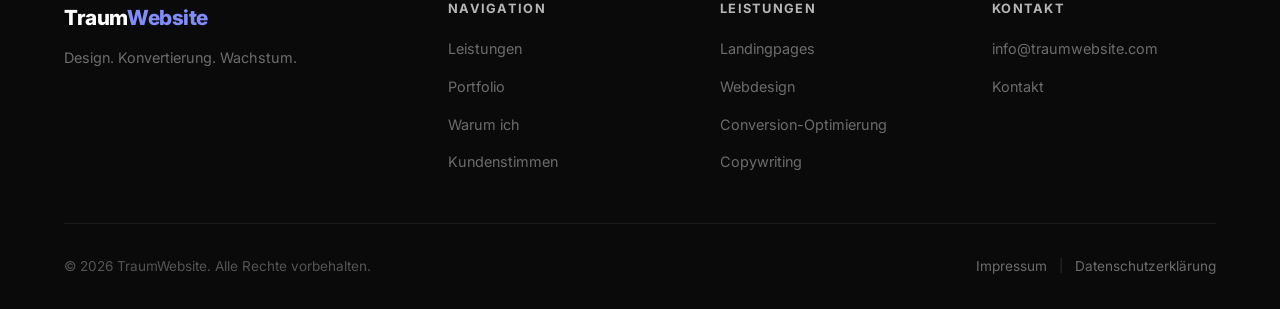
==== commit 46c7c8f3: "Add files via upload" ====
--- a/datenschutz.html
+++ b/datenschutz.html
@@ -3,8 +3,8 @@
 <head>
   <meta charset="UTF-8">
   <meta name="viewport" content="width=device-width, initial-scale=1.0">
-  <title>Datenschutzerklärung — TraumWeb</title>
-  <meta name="description" content="Datenschutzerklärung von TraumWeb — Informationen zum Datenschutz gemäß DSGVO.">
+  <title>Datenschutzerklärung — TraumWebsite</title>
+  <meta name="description" content="Datenschutzerklärung von TraumWebsite — Informationen zum Datenschutz gemäß DSGVO.">
   <meta name="robots" content="noindex, follow">
   <link rel="icon" href="data:image/svg+xml,<svg xmlns='http://www.w3.org/2000/svg' viewBox='0 0 100 100'><text y='.9em' font-size='90'>◆</text></svg>">
   <link rel="preconnect" href="https://fonts.googleapis.com">
@@ -17,7 +17,7 @@
   <!-- Navigation -->
   <nav class="nav scrolled" id="nav">
     <div class="container nav__inner">
-      <a href="index.html" class="nav__logo">Traum<span>Web</span></a>
+      <a href="index.html" class="nav__logo">Traum<span>Website</span></a>
       <ul class="nav__links" id="navLinks">
         <li><a href="index.html#services" data-i18n="nav.services">Leistungen</a></li>
         <li><a href="index.html#portfolio" data-i18n="nav.portfolio">Portfolio</a></li>
@@ -423,7 +423,7 @@
     <div class="container">
       <div class="footer__grid">
         <div class="footer__brand">
-          <a href="index.html" class="nav__logo">Traum<span>Web</span></a>
+          <a href="index.html" class="nav__logo">Traum<span>Website</span></a>
           <p class="footer__tagline" data-i18n="footer.tagline">Design. Konvertierung. Wachstum.</p>
         </div>
         <div class="footer__col">
@@ -447,13 +447,13 @@
         <div class="footer__col">
           <h4 class="footer__heading" data-i18n="footer.connect">Kontakt</h4>
           <ul class="footer__links">
-            <li><a href="mailto:hello@traumweb.com">hello@traumweb.com</a></li>
+            <li><a href="mailto:info@traumwebsite.com">info@traumwebsite.com</a></li>
             <li><a href="index.html#contact" data-i18n="nav.contact">Kontakt</a></li>
           </ul>
         </div>
       </div>
       <div class="footer__bottom">
-        <p data-i18n-html="footer.copy">&copy; 2026 TraumWeb. Alle Rechte vorbehalten.</p>
+        <p data-i18n-html="footer.copy">&copy; 2026 TraumWebsite. Alle Rechte vorbehalten.</p>
         <div class="footer__legal">
           <a href="impressum.html">Impressum</a>
           <span class="footer__legal-sep">|</span>
--- a/style.css
+++ b/style.css
@@ -1,5 +1,5 @@
 /* ========================================
-   TraumWeb — Premium Portfolio Stylesheet
+   TraumWebsite — Premium Portfolio Stylesheet
    ======================================== */
 
 /* --- Reset & Variables --- */
@@ -875,6 +875,49 @@
   min-height: 120px;
 }
 
+/* Form Messages */
+.form-message {
+  display: flex;
+  align-items: center;
+  gap: 12px;
+  padding: 16px 20px;
+  border-radius: var(--radius);
+  font-size: 0.95rem;
+  font-weight: 500;
+  line-height: 1.5;
+  margin-top: 4px;
+}
+.form-message svg {
+  width: 22px;
+  height: 22px;
+  flex-shrink: 0;
+}
+.form-message--success {
+  background: rgba(34, 197, 94, 0.08);
+  color: #16a34a;
+  border: 1px solid rgba(34, 197, 94, 0.2);
+}
+.form-message--success svg {
+  color: #22c55e;
+}
+.form-message--error {
+  background: rgba(239, 68, 68, 0.08);
+  color: #dc2626;
+  border: 1px solid rgba(239, 68, 68, 0.2);
+}
+.form-message--error svg {
+  color: #ef4444;
+}
+
+/* Button Loading State */
+.btn--loading {
+  opacity: 0.7;
+  cursor: not-allowed;
+  pointer-events: none;
+  transform: none !important;
+  box-shadow: none !important;
+}
+
 /* ========================================
    Footer
    ======================================== */
